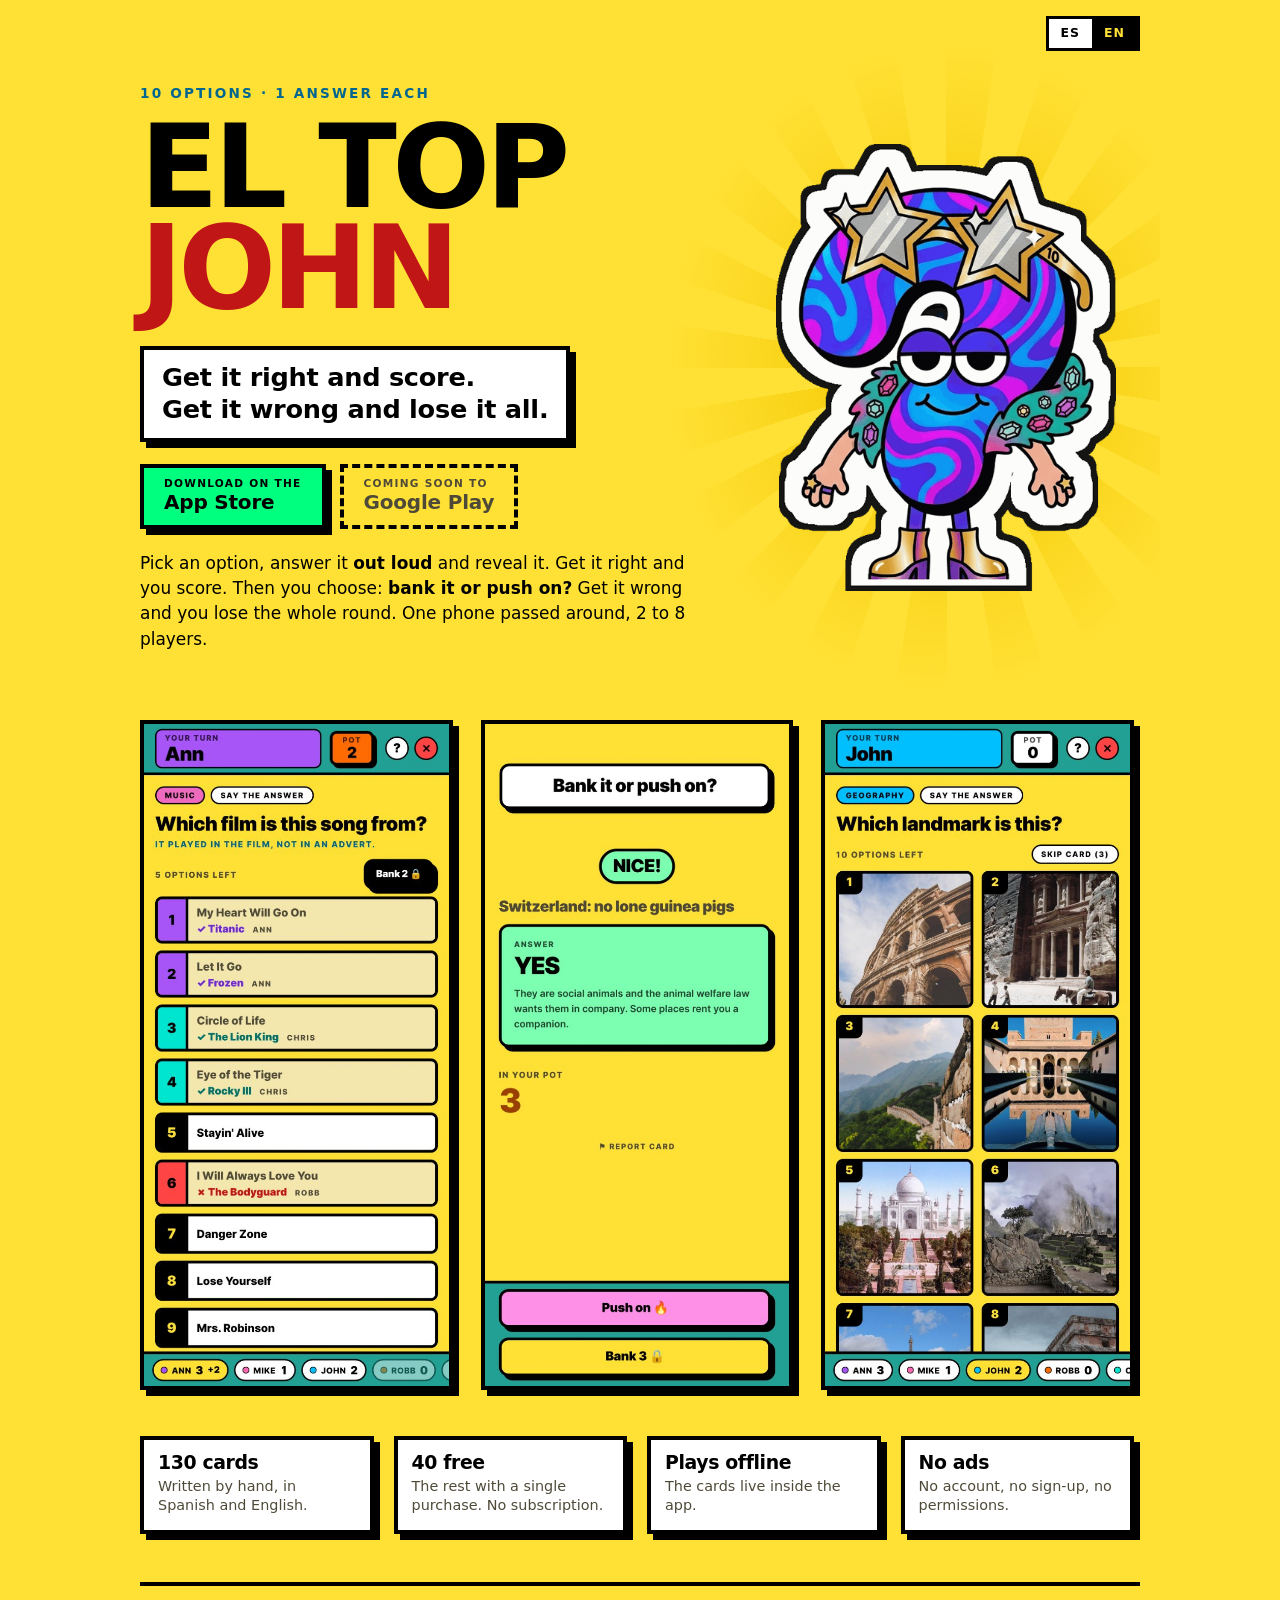
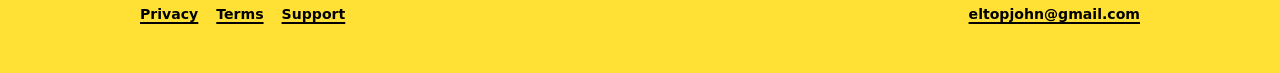
==== index.html @ bf10485d "La página del enlace de «Compartir» Lo que manda el juego al compartir un resultado, en vez de la fi" ====
<!doctype html>
<html lang="es" data-lang="es">
<head>
<meta charset="utf-8">
<meta name="viewport" content="width=device-width, initial-scale=1">
<title data-es="EL TOP JOHN — juego de preguntas para grupos" data-en="EL TOP JOHN — a party quiz game">EL TOP JOHN — juego de preguntas para grupos</title>
<meta name="description" content="Cartas de 10 opciones, un solo móvil y un bote que se pierde entero si fallas. Para iPhone y Android, en español e inglés, sin anuncios y sin cuenta.">

<!-- Antes que nada: en un móvil con tienda, esto salta sin llegar a pintar. -->
<script src="assets/go.js"></script>

<!-- Lo que lee WhatsApp para la vista previa. No ejecuta JavaScript, así que
     el idioma de aquí es fijo: esta página da la vista en español y `en/` la
     da en inglés. La imagen tiene que ir con la dirección entera. -->
<meta property="og:type" content="website">
<meta property="og:site_name" content="EL TOP JOHN">
<meta property="og:locale" content="es_ES">
<meta property="og:title" content="EL TOP JOHN — 10 opciones, 1 respuesta cada una">
<meta property="og:description" content="Aciertas y sumas. Fallas y lo pierdes todo. Un juego de preguntas para la mesa, con un solo móvil.">
<meta property="og:url" content="https://eltopjohn.github.io/">
<meta property="og:image" content="https://eltopjohn.github.io/assets/og-es.jpg">
<meta property="og:image:width" content="1200">
<meta property="og:image:height" content="630">
<meta name="twitter:card" content="summary_large_image">
<link rel="canonical" href="https://eltopjohn.github.io/">

<meta name="theme-color" content="#FFE135">
<meta name="apple-itunes-app" content="app-id=6809137317">
<link rel="icon" href="assets/favicon.png">
<link rel="apple-touch-icon" href="assets/icon-180.png">
<link rel="stylesheet" href="assets/styles.css">
</head>
<body>
<div class="page">

  <header class="top">
    <div class="langs">
      <button type="button" data-set-lang="es" aria-pressed="true">ES</button>
      <button type="button" data-set-lang="en" aria-pressed="false">EN</button>
    </div>
  </header>

  <main>
    <div class="hero">
      <p class="eyebrow"><span lang="es">10 opciones · 1 respuesta cada una</span><span lang="en">10 options · 1 answer each</span></p>

      <div class="title">
        <h1><span>EL TOP</span><span class="john">JOHN</span></h1>
      </div>

      <div class="art"><img src="assets/mascota.png" alt="" width="456" height="600"></div>

      <div class="rest">
        <p class="claim" lang="es"><span>Aciertas y sumas.</span><span>Fallas y lo pierdes todo.</span></p>
        <p class="claim" lang="en"><span>Get it right and score.</span><span>Get it wrong and lose it all.</span></p>

        <!-- El `live` de go.js manda sobre lo que pone aquí: con JavaScript, el
             botón de una tienda sin publicar pierde el enlace y dice «muy pronto». -->
        <div class="stores">
          <a class="store" data-store="ios" href="https://apps.apple.com/app/id6809137317">
            <small>
              <span class="when-live"><span lang="es">Descárgalo en</span><span lang="en">Download on the</span></span>
              <span class="when-soon"><span lang="es">Muy pronto en</span><span lang="en">Coming soon to</span></span>
            </small>
            App Store
          </a>
          <a class="store soon" data-store="android">
            <small>
              <span class="when-live"><span lang="es">Disponible en</span><span lang="en">Get it on</span></span>
              <span class="when-soon"><span lang="es">Muy pronto en</span><span lang="en">Coming soon to</span></span>
            </small>
            Google Play
          </a>
        </div>

        <p class="note" lang="es">La versión de Android llega muy pronto. Mientras tanto no te quedas fuera: se juega con un solo móvil, y basta con que alguien de la mesa tenga iPhone.</p>
        <p class="note" lang="en">The Android version is coming very soon. You're not left out meanwhile: it's played on a single phone, so one iPhone at the table is enough.</p>

        <p class="pitch" lang="es">Elige una opción, respóndela <strong>en voz alta</strong> y destápala. Si aciertas, sumas. Y decides: <strong>¿te plantas o sigues?</strong> Si fallas, pierdes todo lo de la ronda. Un solo móvil que se va pasando, de 2 a 8 jugadores.</p>
        <p class="pitch" lang="en">Pick an option, answer it <strong>out loud</strong> and reveal it. Get it right and you score. Then you choose: <strong>bank it or push on?</strong> Get it wrong and you lose the whole round. One phone passed around, 2 to 8 players.</p>
      </div>
    </div>

    <ul class="shots">
      <li>
        <img lang="es" src="assets/shot-es-1.jpg" alt="El tablero a media carta: cuatro opciones acertadas, una fallada y un bote de 2 en juego." width="600" height="1304">
        <img lang="en" src="assets/shot-en-1.jpg" alt="The board halfway through a card: four options right, one wrong and a pot of 2 at stake." width="600" height="1304">
      </li>
      <li>
        <img lang="es" src="assets/shot-es-2.jpg" alt="¿Te plantas o sigues? Una opción recién acertada, con los botones de plantarse o seguir tirando." width="600" height="1304" loading="lazy">
        <img lang="en" src="assets/shot-en-2.jpg" alt="Bank it or push on? An option just answered right, with the buttons to bank it or keep going." width="600" height="1304" loading="lazy">
      </li>
      <li>
        <img lang="es" src="assets/shot-es-3.jpg" alt="Una carta con fotos: diez monumentos que hay que nombrar." width="600" height="1304" loading="lazy">
        <img lang="en" src="assets/shot-en-3.jpg" alt="A photo card: ten monuments to name." width="600" height="1304" loading="lazy">
      </li>
    </ul>

    <ul class="facts">
      <li lang="es"><strong>130 cartas</strong>Escritas a mano, en español y en inglés.</li>
      <li lang="en"><strong>130 cards</strong>Written by hand, in Spanish and English.</li>
      <li lang="es"><strong>40 gratis</strong>El resto, con una compra única. Sin suscripción.</li>
      <li lang="en"><strong>40 free</strong>The rest with a single purchase. No subscription.</li>
      <li lang="es"><strong>Sin conexión</strong>Las cartas van dentro de la app.</li>
      <li lang="en"><strong>Plays offline</strong>The cards live inside the app.</li>
      <li lang="es"><strong>Sin anuncios</strong>Ni cuenta, ni registro, ni permisos.</li>
      <li lang="en"><strong>No ads</strong>No account, no sign-up, no permissions.</li>
    </ul>
  </main>

  <footer class="foot">
    <a href="https://carcanye.github.io/eltopjohn-privacy/privacidad.html"><span lang="es">Privacidad</span><span lang="en">Privacy</span></a>
    <a href="https://carcanye.github.io/eltopjohn-privacy/terminos.html"><span lang="es">Términos</span><span lang="en">Terms</span></a>
    <a href="https://carcanye.github.io/eltopjohn-privacy/soporte.html"><span lang="es">Soporte</span><span lang="en">Support</span></a>
    <a class="mail" href="mailto:eltopjohn@gmail.com">eltopjohn@gmail.com</a>
  </footer>

</div>
</body>
</html>
---- assets/styles.css ----
/* EL TOP JOHN — la página del enlace de «Compartir». La paleta es la del tema
   «neón» del juego (`neonv2` en `src/theme/colors.ts`), que es el de fábrica y
   el de la ficha de las tiendas: fondo amarillo, tinta negra, esquina a
   escuadra y sombra dura desplazada. Sin fuentes de fuera: la del sistema, como
   la app, y así un toque desde WhatsApp no espera a nadie. */

:root {
  --bg: #FFE135;
  --ray: #F7CE0E;
  --ink: #000000;
  --muted: #4F4A38;
  --surface: #FFFFFF;
  --go: #00FF7F;
  --red-ink: #C11616;
  --blue-ink: #00668F;
  --drawer: #23A094;

  --line: 4px;
  --drop: 6px;
}

* { box-sizing: border-box; }

html { -webkit-text-size-adjust: 100%; }

body {
  margin: 0;
  background: var(--bg);
  color: var(--ink);
  font-family: system-ui, -apple-system, "Segoe UI", Roboto, "Helvetica Neue", Arial, sans-serif;
  font-size: 17px;
  line-height: 1.5;
  -webkit-font-smoothing: antialiased;
}

/* `clip` y no `hidden`: los rayos de la mascota se salen de su columna a
   propósito, y no tienen que dar scroll a lo ancho. */
.page { max-width: 1040px; margin: 0 auto; padding: 0 20px 48px; overflow-x: hidden; overflow-x: clip; }

a { color: inherit; text-underline-offset: 3px; text-decoration-thickness: 2px; }
a:focus-visible, button:focus-visible { outline: 3px solid var(--blue-ink); outline-offset: 3px; }

/* Idioma: la página lleva las dos versiones y se enseña una. */
html[data-lang="es"] [lang="en"] { display: none !important; }
html[data-lang="en"] [lang="es"] { display: none !important; }

/* ---------- Barra de arriba ---------- */

.top { display: flex; justify-content: flex-end; padding: 16px 0 4px; }

.langs { display: flex; border: 3px solid var(--ink); background: var(--surface); }
.langs button {
  font: inherit;
  font-size: 0.78rem;
  font-weight: 800;
  letter-spacing: 0.08em;
  padding: 5px 12px;
  border: 0;
  background: transparent;
  color: var(--ink);
  cursor: pointer;
}
.langs button[aria-pressed="true"] { background: var(--ink); color: var(--bg); }

/* ---------- Portada ---------- */

.hero {
  display: grid;
  grid-template-columns: minmax(0, 1fr) auto;
  grid-template-areas: "eyebrow eyebrow" "title art" "rest rest";
  align-items: center;
  gap: 20px 8px;
  padding: 12px 0 8px;
}
.eyebrow { grid-area: eyebrow; }
.title { grid-area: title; }
.art { grid-area: art; }
.rest { grid-area: rest; display: grid; gap: 22px; justify-items: start; }

.eyebrow {
  margin: 0 0 -8px;
  font-size: 0.7rem;
  font-weight: 800;
  letter-spacing: 0.14em;
  text-transform: uppercase;
  color: var(--blue-ink);
}

h1 {
  margin: 0;
  font-size: clamp(2.9rem, 15.5vw, 7.2rem);
  font-weight: 900;
  line-height: 0.88;
  letter-spacing: -0.04em;
}
h1 span { display: block; white-space: nowrap; }
h1 .john { color: var(--red-ink); }

/* Los rayos del icono, solo detrás de la mascota: el texto se queda sobre el
   amarillo liso, que es contra el que están medidas las tintas. */
.art { position: relative; display: grid; place-items: center; }
.art::before {
  content: "";
  position: absolute;
  inset: -22%;
  background: repeating-conic-gradient(var(--ray) 0 9deg, transparent 9deg 18deg);
  -webkit-mask-image: radial-gradient(closest-side, #000 35%, transparent 100%);
          mask-image: radial-gradient(closest-side, #000 35%, transparent 100%);
}
.art img { position: relative; display: block; width: min(28vw, 150px); height: auto; }

.claim {
  margin: 0;
  background: var(--surface);
  border: var(--line) solid var(--ink);
  box-shadow: var(--drop) var(--drop) 0 var(--ink);
  padding: 12px 18px;
  font-size: clamp(1.15rem, 4.6vw, 1.6rem);
  font-weight: 800;
  line-height: 1.25;
  letter-spacing: -0.01em;
}
.claim span { display: block; }

.pitch { margin: 0; max-width: 34em; font-size: 1.06rem; }
.pitch strong { font-weight: 800; }

.stores { display: flex; flex-wrap: wrap; gap: 14px; }
.store {
  display: inline-flex;
  flex-direction: column;
  min-width: 168px;
  background: var(--go);
  color: var(--ink);
  border: var(--line) solid var(--ink);
  box-shadow: var(--drop) var(--drop) 0 var(--ink);
  padding: 9px 20px 11px;
  text-decoration: none;
  font-size: 1.25rem;
  font-weight: 900;
  letter-spacing: -0.01em;
  line-height: 1.2;
}
.store small { font-size: 0.66rem; font-weight: 800; letter-spacing: 0.12em; text-transform: uppercase; }
a.store[href]:active { transform: translate(var(--drop), var(--drop)); box-shadow: none; }

/* El mismo botón dice «descárgalo» o «muy pronto» según lo que mande go.js. */
.store.soon { background: transparent; border-style: dashed; box-shadow: none; color: var(--muted); }
.store .when-soon, .store.soon .when-live { display: none; }
.store.soon .when-soon { display: inline; }

/* Solo para quien llega desde un Android mientras Play no esté publicado. */
.note { display: none; margin: 0; max-width: 34em; border-left: var(--line) solid var(--ink); padding-left: 14px; font-weight: 600; }
html[data-os="android"]:not([data-live-android]) .note { display: block; }

@media (min-width: 820px) {
  .hero { grid-template-columns: minmax(0, 1.2fr) minmax(0, 0.8fr); grid-template-areas: "eyebrow art" "title art" "rest art"; gap: 26px 32px; padding: 28px 0 24px; }
  .eyebrow { margin-bottom: -12px; font-size: 0.85rem; letter-spacing: 0.16em; }
  .rest { align-self: start; }
  .art img { width: min(30vw, 340px); }
}

/* ---------- Capturas ---------- */

.shots {
  display: grid;
  grid-auto-flow: column;
  grid-auto-columns: 62%;
  gap: 16px;
  margin: 36px -20px 0;
  padding: 0 26px 10px 20px;
  list-style: none;
  overflow-x: auto;
  scroll-snap-type: x mandatory;
  scrollbar-width: none;
}
.shots::-webkit-scrollbar { display: none; }
.shots li { scroll-snap-align: center; }
.shots img {
  display: block;
  width: 100%;
  height: auto;
  background: var(--surface);
  border: var(--line) solid var(--ink);
  box-shadow: var(--drop) var(--drop) 0 var(--ink);
}

@media (min-width: 700px) {
  .shots { grid-auto-flow: row; grid-template-columns: repeat(3, minmax(0, 1fr)); gap: 28px; margin: 44px 0 0; padding: 0 var(--drop) var(--drop) 0; overflow: visible; }
}

/* ---------- Lo que trae ---------- */

.facts { display: grid; grid-template-columns: repeat(2, minmax(0, 1fr)); gap: 14px; margin: 40px 0 0; padding: 0 var(--drop) 0 0; list-style: none; }
.facts li { background: var(--surface); border: var(--line) solid var(--ink); box-shadow: var(--drop) var(--drop) 0 var(--ink); padding: 12px 14px 14px; font-size: 0.9rem; line-height: 1.35; color: var(--muted); }
.facts strong { display: block; margin-bottom: 3px; color: var(--ink); font-size: 1.05rem; font-weight: 900; letter-spacing: -0.02em; line-height: 1.15; }

@media (min-width: 820px) {
  .facts { grid-template-columns: repeat(4, minmax(0, 1fr)); gap: 20px; }
  .facts strong { font-size: 1.18rem; }
}

/* ---------- Pie ---------- */

.foot { display: flex; flex-wrap: wrap; gap: 8px 18px; margin-top: 48px; padding-top: 18px; border-top: var(--line) solid var(--ink); font-size: 0.88rem; font-weight: 600; }
.foot .mail { margin-left: auto; }
@media (max-width: 520px) { .foot .mail { margin-left: 0; } }
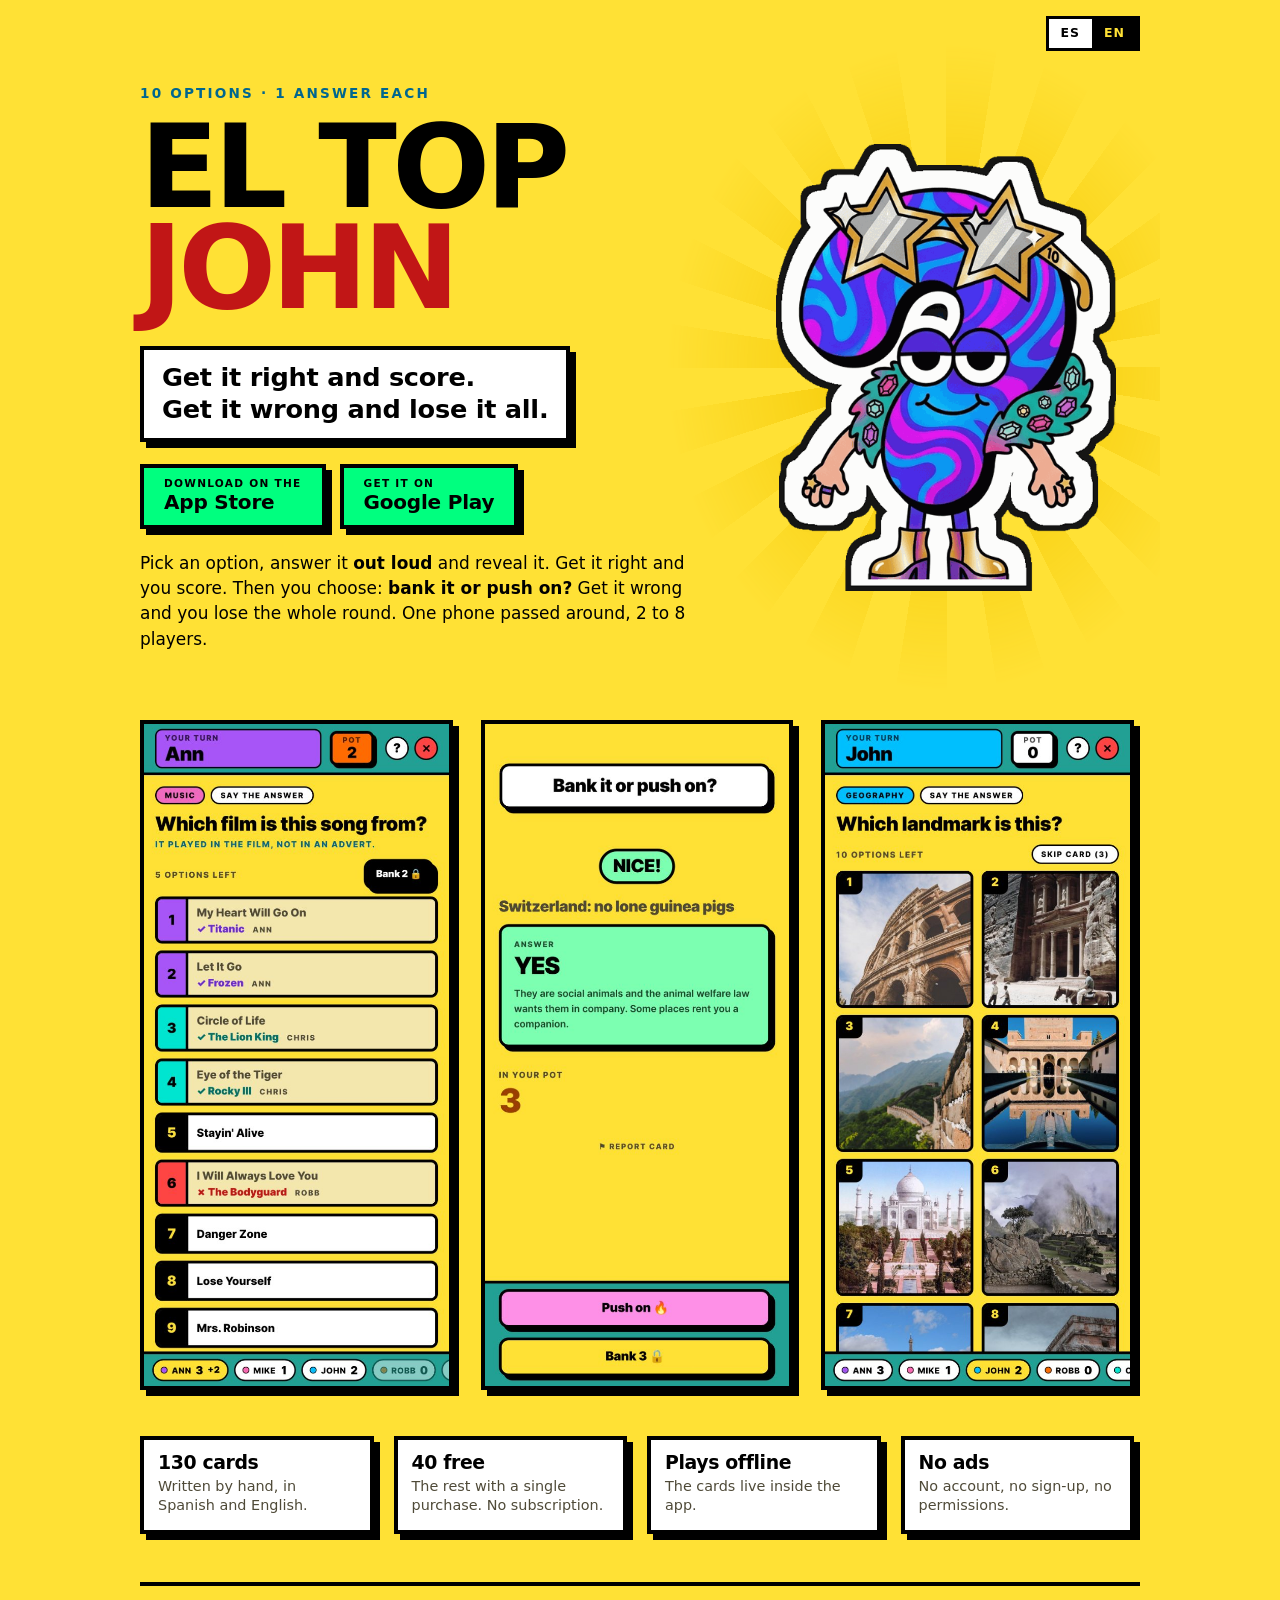
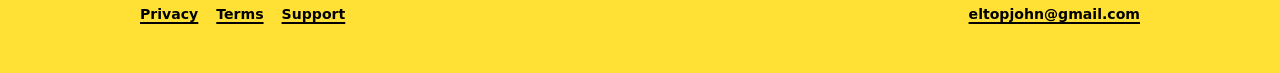
==== commit fea768fe: "Android, publicado: el salto a Google Play se enciende La ficha de Google Play ya es pública, así qu" ====
--- a/index.html
+++ b/index.html
@@ -64,7 +64,7 @@
             </small>
             App Store
           </a>
-          <a class="store soon" data-store="android">
+          <a class="store" data-store="android" href="https://play.google.com/store/apps/details?id=com.gestiamigos.eltopjohn">
             <small>
               <span class="when-live"><span lang="es">Disponible en</span><span lang="en">Get it on</span></span>
               <span class="when-soon"><span lang="es">Muy pronto en</span><span lang="en">Coming soon to</span></span>
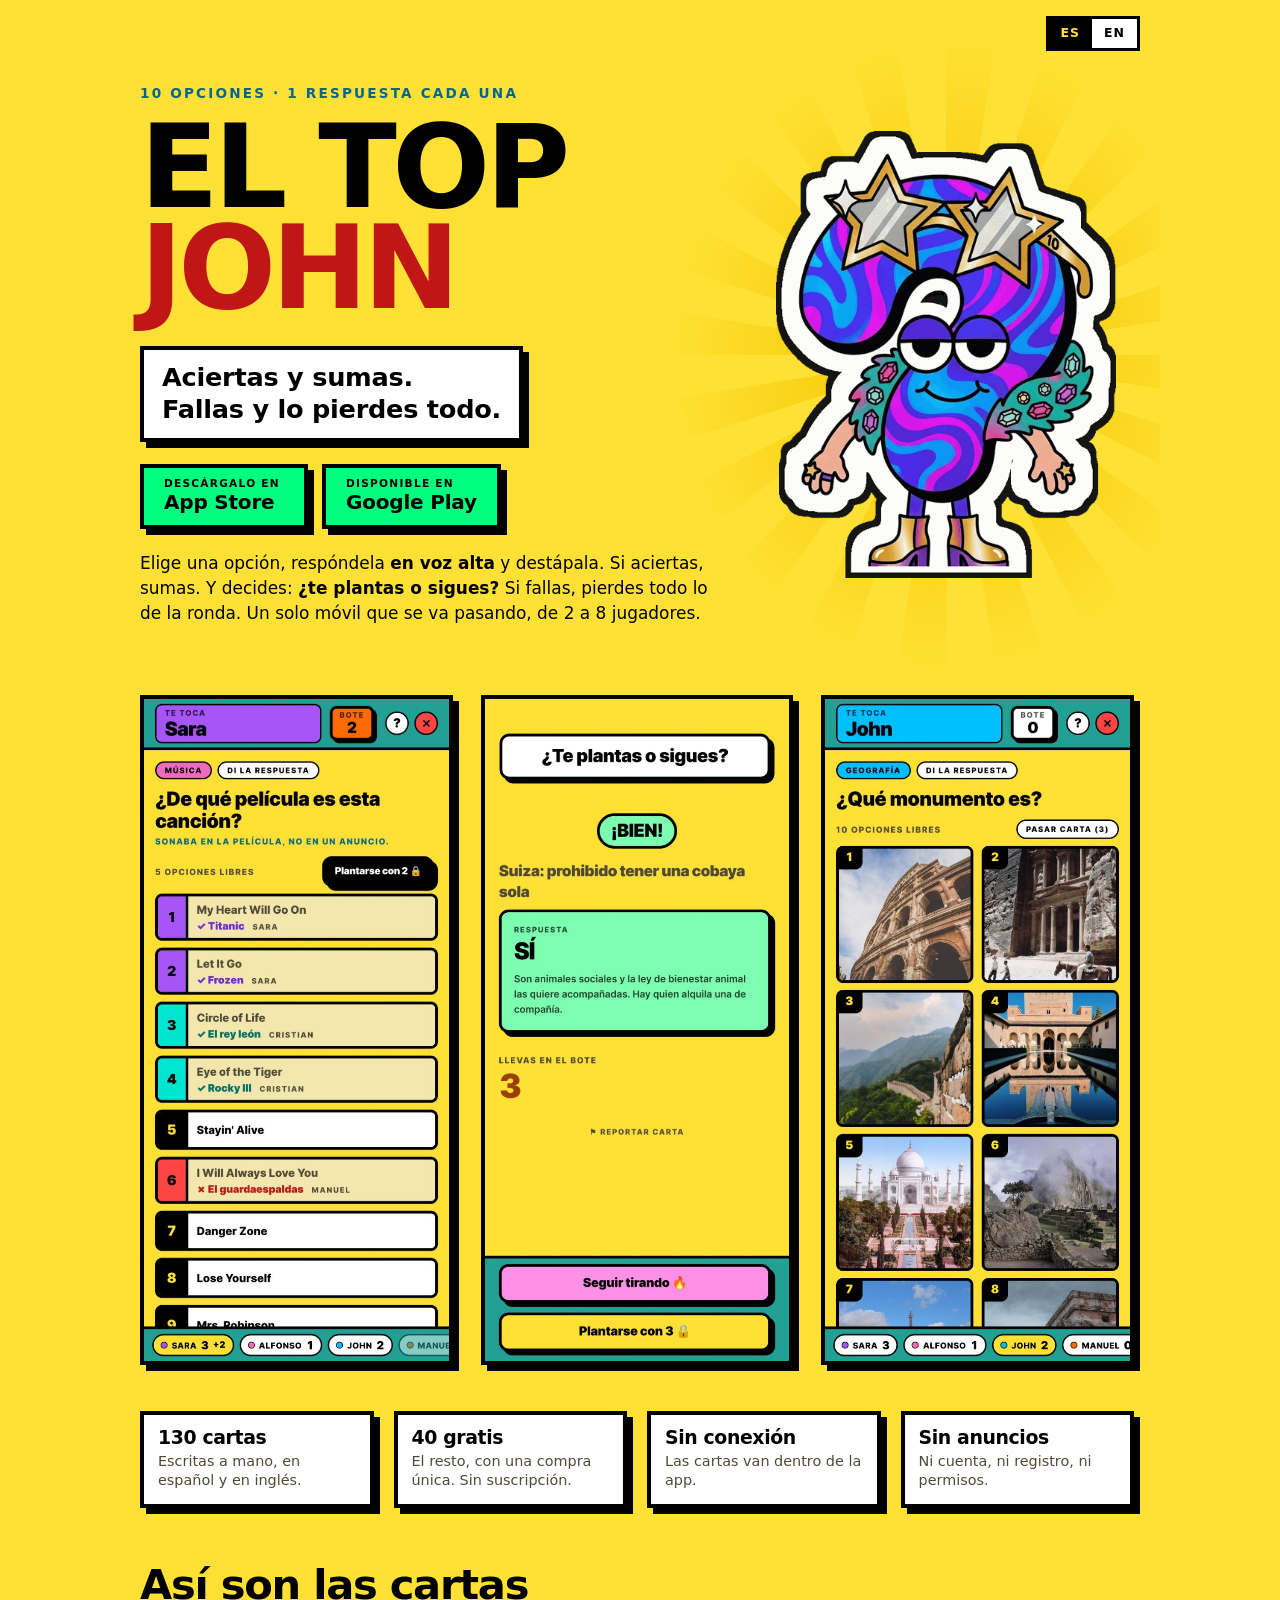
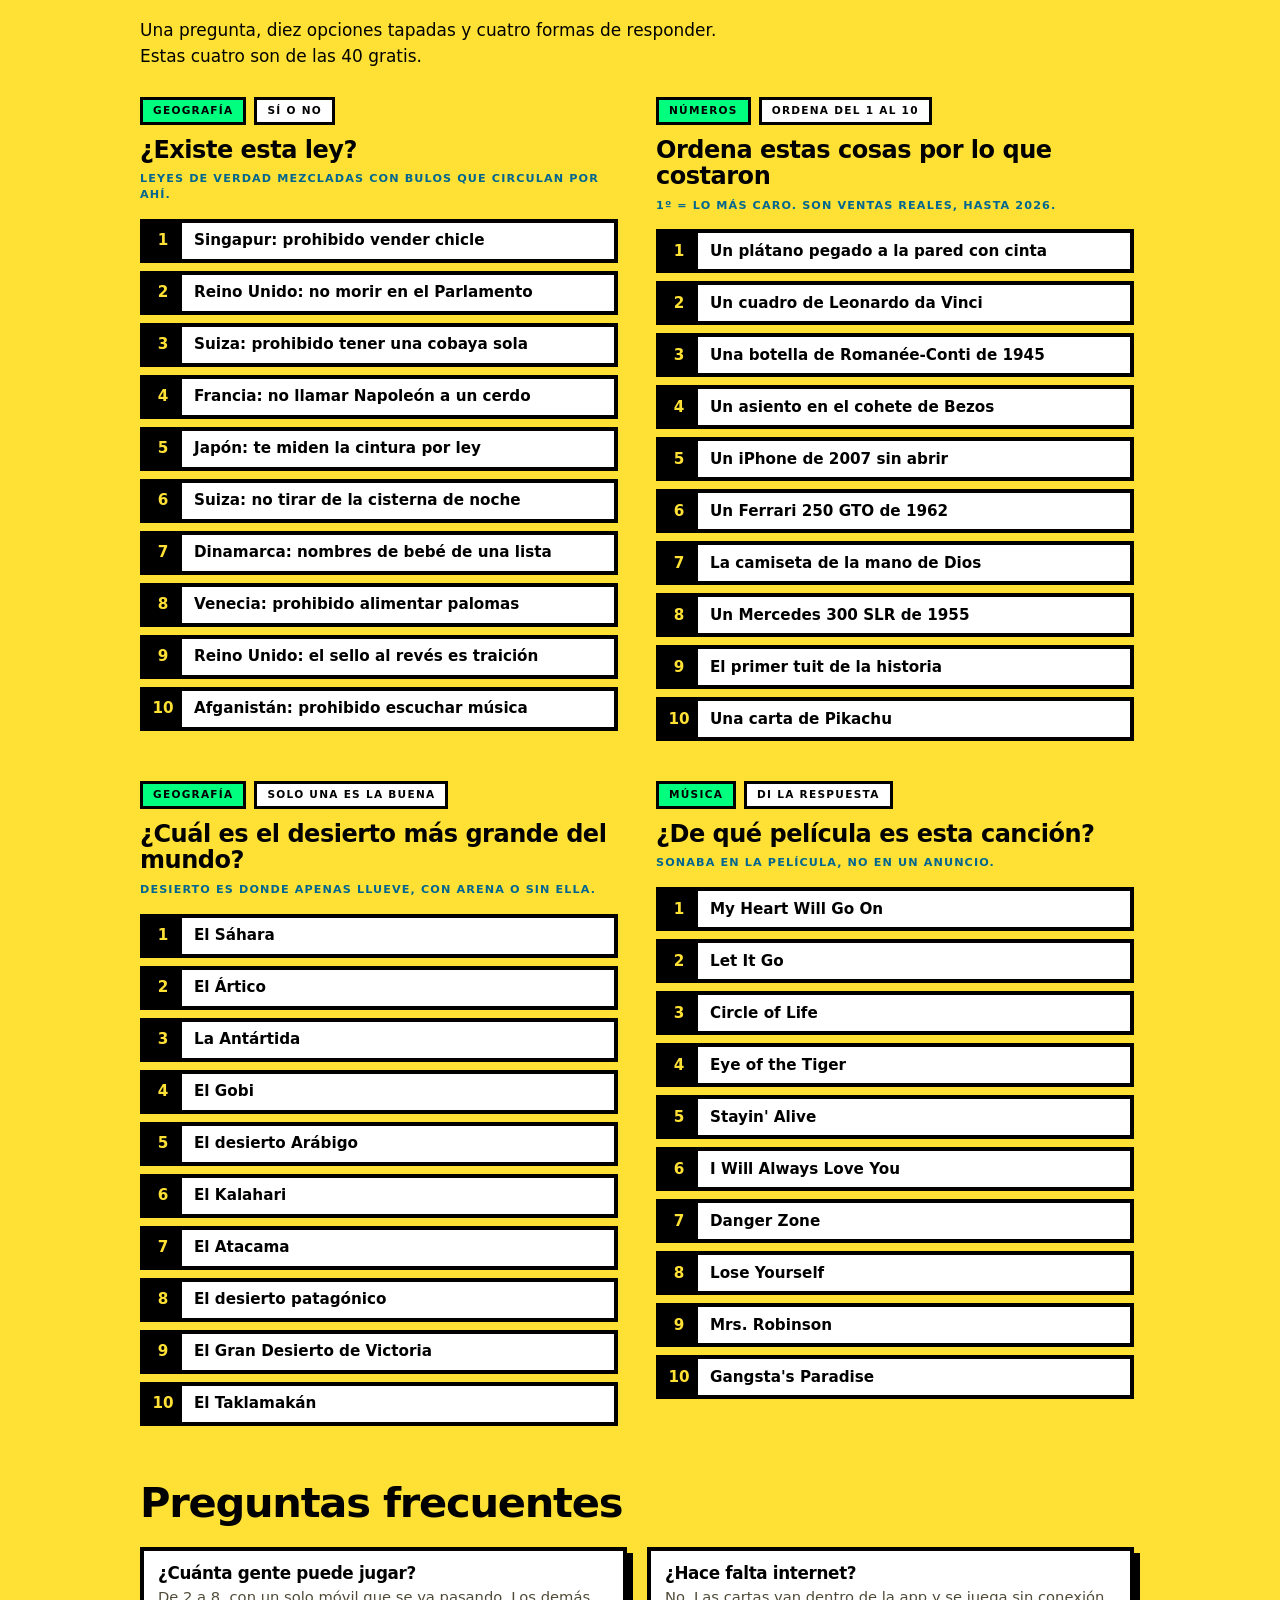
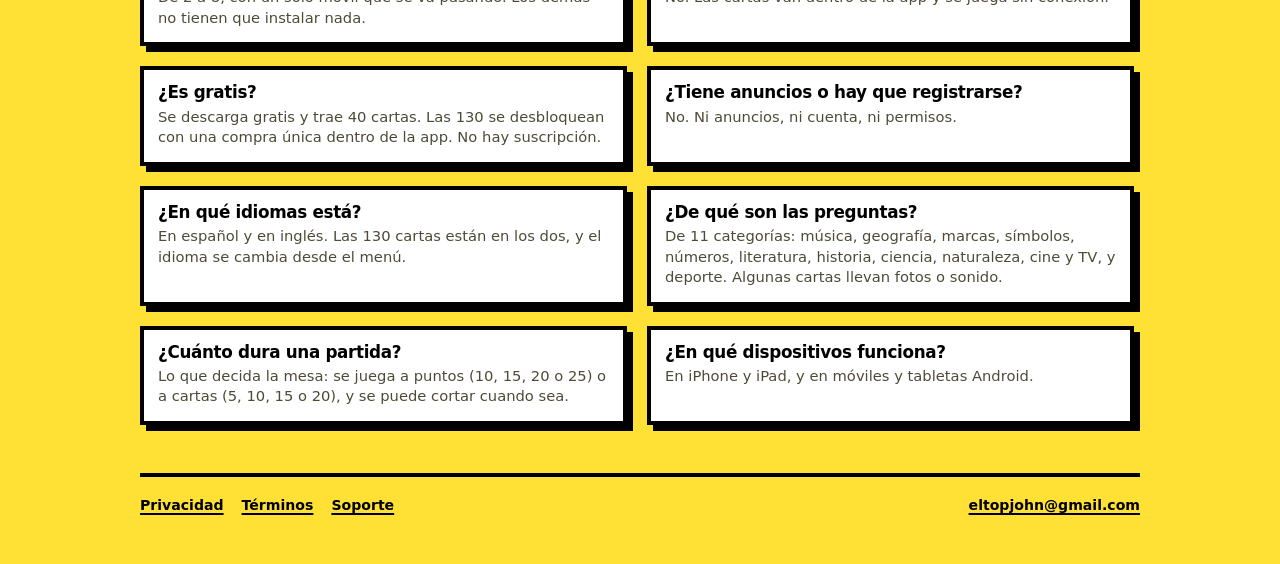
==== commit fe1e0f64: "La página se puede leer sin ejecutar nada, y los robots ya no saltan Googlebot y Bingbot leen la pág" ====
--- a/index.html
+++ b/index.html
@@ -1,17 +1,14 @@
 <!doctype html>
-<html lang="es" data-lang="es">
+<!-- Generado por tools/paginas.js desde tools/pagina.html. No editar aquí. -->
+<html lang="es">
 <head>
 <meta charset="utf-8">
 <meta name="viewport" content="width=device-width, initial-scale=1">
-<title data-es="EL TOP JOHN — juego de preguntas para grupos" data-en="EL TOP JOHN — a party quiz game">EL TOP JOHN — juego de preguntas para grupos</title>
+<title>EL TOP JOHN — juego de preguntas para grupos</title>
 <meta name="description" content="Cartas de 10 opciones, un solo móvil y un bote que se pierde entero si fallas. Para iPhone y Android, en español e inglés, sin anuncios y sin cuenta.">
 
-<!-- Antes que nada: en un móvil con tienda, esto salta sin llegar a pintar. -->
-<script src="assets/go.js"></script>
-
-<!-- Lo que lee WhatsApp para la vista previa. No ejecuta JavaScript, así que
-     el idioma de aquí es fijo: esta página da la vista en español y `en/` la
-     da en inglés. La imagen tiene que ir con la dirección entera. -->
+<script src="./assets/go.js"></script>
+
 <meta property="og:type" content="website">
 <meta property="og:site_name" content="EL TOP JOHN">
 <meta property="og:locale" content="es_ES">
@@ -22,96 +19,225 @@
 <meta property="og:image:width" content="1200">
 <meta property="og:image:height" content="630">
 <meta name="twitter:card" content="summary_large_image">
+
 <link rel="canonical" href="https://eltopjohn.github.io/">
+<link rel="alternate" hreflang="es" href="https://eltopjohn.github.io/">
+<link rel="alternate" hreflang="en" href="https://eltopjohn.github.io/en/">
+<link rel="alternate" hreflang="x-default" href="https://eltopjohn.github.io/en/">
+
+<script type="application/ld+json">
+{
+  "@context": "https://schema.org",
+  "@type": ["VideoGame", "MobileApplication"],
+  "name": "EL TOP JOHN",
+  "url": "https://eltopjohn.github.io/",
+  "image": "https://eltopjohn.github.io/assets/og-es.jpg",
+  "description": "Juego de preguntas para grupos de 2 a 8 personas con un solo móvil que se va pasando. Cada carta tiene 10 opciones: si aciertas, sumas al bote y decides si te plantas o sigues; si fallas, lo pierdes entero. 130 cartas en 11 categorías, en español e inglés. Se juega sin conexión, sin anuncios y sin cuenta.",
+  "inLanguage": ["es", "en"],
+  "genre": ["Trivia", "Juego de preguntas", "Juego para grupos"],
+  "applicationCategory": "GameApplication",
+  "operatingSystem": "iOS, Android",
+  "gamePlatform": ["iOS", "Android"],
+  "playMode": "https://schema.org/MultiPlayer",
+  "numberOfPlayers": { "@type": "QuantitativeValue", "minValue": 2, "maxValue": 8 },
+  "offers": {
+    "@type": "Offer",
+    "price": "0",
+    "priceCurrency": "EUR",
+    "description": "Gratis con 40 cartas. Las 130 se desbloquean con una compra única, sin suscripción."
+  },
+  "installUrl": [
+    "https://apps.apple.com/app/id6809137317",
+    "https://play.google.com/store/apps/details?id=com.gestiamigos.eltopjohn"
+  ]
+}
+</script>
 
 <meta name="theme-color" content="#FFE135">
 <meta name="apple-itunes-app" content="app-id=6809137317">
-<link rel="icon" href="assets/favicon.png">
-<link rel="apple-touch-icon" href="assets/icon-180.png">
-<link rel="stylesheet" href="assets/styles.css">
+<link rel="icon" href="./assets/favicon.png">
+<link rel="apple-touch-icon" href="./assets/icon-180.png">
+<link rel="stylesheet" href="./assets/styles.css">
 </head>
 <body>
 <div class="page">
 
   <header class="top">
-    <div class="langs">
-      <button type="button" data-set-lang="es" aria-pressed="true">ES</button>
-      <button type="button" data-set-lang="en" aria-pressed="false">EN</button>
-    </div>
+    <nav class="langs" aria-label="Idioma">
+      <a href="./" hreflang="es" data-set-lang="es" aria-current="page">ES</a>
+      <a href="./en/" hreflang="en" data-set-lang="en">EN</a>
+    </nav>
   </header>
 
   <main>
     <div class="hero">
-      <p class="eyebrow"><span lang="es">10 opciones · 1 respuesta cada una</span><span lang="en">10 options · 1 answer each</span></p>
+      <p class="eyebrow">10 opciones · 1 respuesta cada una</p>
 
       <div class="title">
         <h1><span>EL TOP</span><span class="john">JOHN</span></h1>
       </div>
 
-      <div class="art"><img src="assets/mascota.png" alt="" width="456" height="600"></div>
+      <div class="art"><img src="./assets/mascota.png" alt="" width="456" height="600"></div>
 
       <div class="rest">
-        <p class="claim" lang="es"><span>Aciertas y sumas.</span><span>Fallas y lo pierdes todo.</span></p>
-        <p class="claim" lang="en"><span>Get it right and score.</span><span>Get it wrong and lose it all.</span></p>
-
-        <!-- El `live` de go.js manda sobre lo que pone aquí: con JavaScript, el
-             botón de una tienda sin publicar pierde el enlace y dice «muy pronto». -->
+        <p class="claim"><span>Aciertas y sumas.</span><span>Fallas y lo pierdes todo.</span></p>
+
         <div class="stores">
           <a class="store" data-store="ios" href="https://apps.apple.com/app/id6809137317">
-            <small>
-              <span class="when-live"><span lang="es">Descárgalo en</span><span lang="en">Download on the</span></span>
-              <span class="when-soon"><span lang="es">Muy pronto en</span><span lang="en">Coming soon to</span></span>
-            </small>
+            <small>Descárgalo en</small>
             App Store
           </a>
           <a class="store" data-store="android" href="https://play.google.com/store/apps/details?id=com.gestiamigos.eltopjohn">
-            <small>
-              <span class="when-live"><span lang="es">Disponible en</span><span lang="en">Get it on</span></span>
-              <span class="when-soon"><span lang="es">Muy pronto en</span><span lang="en">Coming soon to</span></span>
-            </small>
+            <small>Disponible en</small>
             Google Play
           </a>
         </div>
 
-        <p class="note" lang="es">La versión de Android llega muy pronto. Mientras tanto no te quedas fuera: se juega con un solo móvil, y basta con que alguien de la mesa tenga iPhone.</p>
-        <p class="note" lang="en">The Android version is coming very soon. You're not left out meanwhile: it's played on a single phone, so one iPhone at the table is enough.</p>
-
-        <p class="pitch" lang="es">Elige una opción, respóndela <strong>en voz alta</strong> y destápala. Si aciertas, sumas. Y decides: <strong>¿te plantas o sigues?</strong> Si fallas, pierdes todo lo de la ronda. Un solo móvil que se va pasando, de 2 a 8 jugadores.</p>
-        <p class="pitch" lang="en">Pick an option, answer it <strong>out loud</strong> and reveal it. Get it right and you score. Then you choose: <strong>bank it or push on?</strong> Get it wrong and you lose the whole round. One phone passed around, 2 to 8 players.</p>
+        <p class="pitch">Elige una opción, respóndela <strong>en voz alta</strong> y destápala. Si aciertas, sumas. Y decides: <strong>¿te plantas o sigues?</strong> Si fallas, pierdes todo lo de la ronda. Un solo móvil que se va pasando, de 2 a 8 jugadores.</p>
       </div>
     </div>
 
     <ul class="shots">
       <li>
-        <img lang="es" src="assets/shot-es-1.jpg" alt="El tablero a media carta: cuatro opciones acertadas, una fallada y un bote de 2 en juego." width="600" height="1304">
-        <img lang="en" src="assets/shot-en-1.jpg" alt="The board halfway through a card: four options right, one wrong and a pot of 2 at stake." width="600" height="1304">
+        <img src="./assets/shot-es-1.jpg" alt="El tablero a media carta: cuatro opciones acertadas, una fallada y un bote de 2 en juego." width="600" height="1304">
       </li>
       <li>
-        <img lang="es" src="assets/shot-es-2.jpg" alt="¿Te plantas o sigues? Una opción recién acertada, con los botones de plantarse o seguir tirando." width="600" height="1304" loading="lazy">
-        <img lang="en" src="assets/shot-en-2.jpg" alt="Bank it or push on? An option just answered right, with the buttons to bank it or keep going." width="600" height="1304" loading="lazy">
+        <img src="./assets/shot-es-2.jpg" alt="¿Te plantas o sigues? Una opción recién acertada, con los botones de plantarse o seguir tirando." width="600" height="1304" loading="lazy">
       </li>
       <li>
-        <img lang="es" src="assets/shot-es-3.jpg" alt="Una carta con fotos: diez monumentos que hay que nombrar." width="600" height="1304" loading="lazy">
-        <img lang="en" src="assets/shot-en-3.jpg" alt="A photo card: ten monuments to name." width="600" height="1304" loading="lazy">
+        <img src="./assets/shot-es-3.jpg" alt="Una carta con fotos: diez monumentos que hay que nombrar." width="600" height="1304" loading="lazy">
       </li>
     </ul>
 
     <ul class="facts">
-      <li lang="es"><strong>130 cartas</strong>Escritas a mano, en español y en inglés.</li>
-      <li lang="en"><strong>130 cards</strong>Written by hand, in Spanish and English.</li>
-      <li lang="es"><strong>40 gratis</strong>El resto, con una compra única. Sin suscripción.</li>
-      <li lang="en"><strong>40 free</strong>The rest with a single purchase. No subscription.</li>
-      <li lang="es"><strong>Sin conexión</strong>Las cartas van dentro de la app.</li>
-      <li lang="en"><strong>Plays offline</strong>The cards live inside the app.</li>
-      <li lang="es"><strong>Sin anuncios</strong>Ni cuenta, ni registro, ni permisos.</li>
-      <li lang="en"><strong>No ads</strong>No account, no sign-up, no permissions.</li>
+      <li><strong>130 cartas</strong>Escritas a mano, en español y en inglés.</li>
+      <li><strong>40 gratis</strong>El resto, con una compra única. Sin suscripción.</li>
+      <li><strong>Sin conexión</strong>Las cartas van dentro de la app.</li>
+      <li><strong>Sin anuncios</strong>Ni cuenta, ni registro, ni permisos.</li>
     </ul>
+
+    <section class="cards" aria-labelledby="cartas">
+      <h2 id="cartas">Así son las cartas</h2>
+      <p class="lead">Una pregunta, diez opciones tapadas y cuatro formas de responder. Estas cuatro son de las 40 gratis.</p>
+
+      <ul class="deck">
+        <li class="card">
+          <p class="tag"><b>Geografía</b> <span>Sí o no</span></p>
+          <h3>¿Existe esta ley?</h3>
+          <p class="hint">Leyes de verdad mezcladas con bulos que circulan por ahí.</p>
+          <ul>
+            <li>Singapur: prohibido vender chicle</li>
+            <li>Reino Unido: no morir en el Parlamento</li>
+            <li>Suiza: prohibido tener una cobaya sola</li>
+            <li>Francia: no llamar Napoleón a un cerdo</li>
+            <li>Japón: te miden la cintura por ley</li>
+            <li>Suiza: no tirar de la cisterna de noche</li>
+            <li>Dinamarca: nombres de bebé de una lista</li>
+            <li>Venecia: prohibido alimentar palomas</li>
+            <li>Reino Unido: el sello al revés es traición</li>
+            <li>Afganistán: prohibido escuchar música</li>
+          </ul>
+        </li>
+
+        <li class="card">
+          <p class="tag"><b>Números</b> <span>Ordena del 1 al 10</span></p>
+          <h3>Ordena estas cosas por lo que costaron</h3>
+          <p class="hint">1º = lo más caro. Son ventas reales, hasta 2026.</p>
+          <ul>
+            <li>Un plátano pegado a la pared con cinta</li>
+            <li>Un cuadro de Leonardo da Vinci</li>
+            <li>Una botella de Romanée-Conti de 1945</li>
+            <li>Un asiento en el cohete de Bezos</li>
+            <li>Un iPhone de 2007 sin abrir</li>
+            <li>Un Ferrari 250 GTO de 1962</li>
+            <li>La camiseta de la mano de Dios</li>
+            <li>Un Mercedes 300 SLR de 1955</li>
+            <li>El primer tuit de la historia</li>
+            <li>Una carta de Pikachu</li>
+          </ul>
+        </li>
+
+        <li class="card">
+          <p class="tag"><b>Geografía</b> <span>Solo una es la buena</span></p>
+          <h3>¿Cuál es el desierto más grande del mundo?</h3>
+          <p class="hint">Desierto es donde apenas llueve, con arena o sin ella.</p>
+          <ul>
+            <li>El Sáhara</li>
+            <li>El Ártico</li>
+            <li>La Antártida</li>
+            <li>El Gobi</li>
+            <li>El desierto Arábigo</li>
+            <li>El Kalahari</li>
+            <li>El Atacama</li>
+            <li>El desierto patagónico</li>
+            <li>El Gran Desierto de Victoria</li>
+            <li>El Taklamakán</li>
+          </ul>
+        </li>
+
+        <li class="card">
+          <p class="tag"><b>Música</b> <span>Di la respuesta</span></p>
+          <h3>¿De qué película es esta canción?</h3>
+          <p class="hint">Sonaba en la película, no en un anuncio.</p>
+          <ul>
+            <li>My Heart Will Go On</li>
+            <li>Let It Go</li>
+            <li>Circle of Life</li>
+            <li>Eye of the Tiger</li>
+            <li>Stayin' Alive</li>
+            <li>I Will Always Love You</li>
+            <li>Danger Zone</li>
+            <li>Lose Yourself</li>
+            <li>Mrs. Robinson</li>
+            <li>Gangsta's Paradise</li>
+          </ul>
+        </li>
+      </ul>
+    </section>
+
+    <section class="faq" aria-labelledby="dudas">
+      <h2 id="dudas">Preguntas frecuentes</h2>
+      <dl>
+        <div>
+          <dt>¿Cuánta gente puede jugar?</dt>
+          <dd>De 2 a 8, con un solo móvil que se va pasando. Los demás no tienen que instalar nada.</dd>
+        </div>
+        <div>
+          <dt>¿Hace falta internet?</dt>
+          <dd>No. Las cartas van dentro de la app y se juega sin conexión.</dd>
+        </div>
+        <div>
+          <dt>¿Es gratis?</dt>
+          <dd>Se descarga gratis y trae 40 cartas. Las 130 se desbloquean con una compra única dentro de la app. No hay suscripción.</dd>
+        </div>
+        <div>
+          <dt>¿Tiene anuncios o hay que registrarse?</dt>
+          <dd>No. Ni anuncios, ni cuenta, ni permisos.</dd>
+        </div>
+        <div>
+          <dt>¿En qué idiomas está?</dt>
+          <dd>En español y en inglés. Las 130 cartas están en los dos, y el idioma se cambia desde el menú.</dd>
+        </div>
+        <div>
+          <dt>¿De qué son las preguntas?</dt>
+          <dd>De 11 categorías: música, geografía, marcas, símbolos, números, literatura, historia, ciencia, naturaleza, cine y TV, y deporte. Algunas cartas llevan fotos o sonido.</dd>
+        </div>
+        <div>
+          <dt>¿Cuánto dura una partida?</dt>
+          <dd>Lo que decida la mesa: se juega a puntos (10, 15, 20 o 25) o a cartas (5, 10, 15 o 20), y se puede cortar cuando sea.</dd>
+        </div>
+        <div>
+          <dt>¿En qué dispositivos funciona?</dt>
+          <dd>En iPhone y iPad, y en móviles y tabletas Android.</dd>
+        </div>
+      </dl>
+    </section>
   </main>
 
   <footer class="foot">
-    <a href="https://carcanye.github.io/eltopjohn-privacy/privacidad.html"><span lang="es">Privacidad</span><span lang="en">Privacy</span></a>
-    <a href="https://carcanye.github.io/eltopjohn-privacy/terminos.html"><span lang="es">Términos</span><span lang="en">Terms</span></a>
-    <a href="https://carcanye.github.io/eltopjohn-privacy/soporte.html"><span lang="es">Soporte</span><span lang="en">Support</span></a>
+    <a href="https://carcanye.github.io/eltopjohn-privacy/privacidad.html"><span>Privacidad</span></a>
+    <a href="https://carcanye.github.io/eltopjohn-privacy/terminos.html"><span>Términos</span></a>
+    <a href="https://carcanye.github.io/eltopjohn-privacy/soporte.html"><span>Soporte</span></a>
     <a class="mail" href="mailto:eltopjohn@gmail.com">eltopjohn@gmail.com</a>
   </footer>
 
--- a/assets/styles.css
+++ b/assets/styles.css
@@ -40,27 +40,21 @@
 a { color: inherit; text-underline-offset: 3px; text-decoration-thickness: 2px; }
 a:focus-visible, button:focus-visible { outline: 3px solid var(--blue-ink); outline-offset: 3px; }
 
-/* Idioma: la página lleva las dos versiones y se enseña una. */
-html[data-lang="es"] [lang="en"] { display: none !important; }
-html[data-lang="en"] [lang="es"] { display: none !important; }
-
 /* ---------- Barra de arriba ---------- */
 
 .top { display: flex; justify-content: flex-end; padding: 16px 0 4px; }
 
+/* Cada idioma es otra página (`/` y `/en/`), así que son enlaces. */
 .langs { display: flex; border: 3px solid var(--ink); background: var(--surface); }
-.langs button {
-  font: inherit;
+.langs a {
   font-size: 0.78rem;
   font-weight: 800;
   letter-spacing: 0.08em;
   padding: 5px 12px;
-  border: 0;
-  background: transparent;
   color: var(--ink);
-  cursor: pointer;
-}
-.langs button[aria-pressed="true"] { background: var(--ink); color: var(--bg); }
+  text-decoration: none;
+}
+.langs a[aria-current="page"] { background: var(--ink); color: var(--bg); }
 
 /* ---------- Portada ---------- */
 
@@ -144,14 +138,8 @@
 .store small { font-size: 0.66rem; font-weight: 800; letter-spacing: 0.12em; text-transform: uppercase; }
 a.store[href]:active { transform: translate(var(--drop), var(--drop)); box-shadow: none; }
 
-/* El mismo botón dice «descárgalo» o «muy pronto» según lo que mande go.js. */
+/* El de una tienda en la que la app no está: lo apaga go.js (`live`). */
 .store.soon { background: transparent; border-style: dashed; box-shadow: none; color: var(--muted); }
-.store .when-soon, .store.soon .when-live { display: none; }
-.store.soon .when-soon { display: inline; }
-
-/* Solo para quien llega desde un Android mientras Play no esté publicado. */
-.note { display: none; margin: 0; max-width: 34em; border-left: var(--line) solid var(--ink); padding-left: 14px; font-weight: 600; }
-html[data-os="android"]:not([data-live-android]) .note { display: block; }
 
 @media (min-width: 820px) {
   .hero { grid-template-columns: minmax(0, 1.2fr) minmax(0, 0.8fr); grid-template-areas: "eyebrow art" "title art" "rest art"; gap: 26px 32px; padding: 28px 0 24px; }
@@ -200,6 +188,80 @@
   .facts strong { font-size: 1.18rem; }
 }
 
+/* ---------- Cartas de muestra ---------- */
+
+h2 { margin: 0; font-size: clamp(1.7rem, 7.4vw, 2.6rem); font-weight: 900; line-height: 1; letter-spacing: -0.03em; }
+.cards, .faq { margin-top: 56px; }
+.lead { margin: 12px 0 0; max-width: 34em; font-size: 1.06rem; }
+
+/* En el móvil se pasan de lado, como las capturas. */
+.deck {
+  display: grid;
+  grid-auto-flow: column;
+  grid-auto-columns: 86%;
+  gap: 18px;
+  margin: 24px -20px 0;
+  padding: 0 26px 10px 20px;
+  list-style: none;
+  overflow-x: auto;
+  scroll-snap-type: x mandatory;
+  scrollbar-width: none;
+}
+.deck::-webkit-scrollbar { display: none; }
+.card { scroll-snap-align: center; }
+
+/* La categoría y la forma de responder, como las dos pastillas del tablero. */
+.tag { display: flex; flex-wrap: wrap; gap: 8px; margin: 0 0 12px; font-size: 0.66rem; font-weight: 800; letter-spacing: 0.12em; text-transform: uppercase; }
+.tag b, .tag span { border: 3px solid var(--ink); padding: 3px 10px; font-weight: 800; }
+.tag b { background: var(--go); }
+.tag span { background: var(--surface); }
+
+.card h3 { margin: 0; font-size: clamp(1.25rem, 5.4vw, 1.5rem); font-weight: 900; line-height: 1.1; letter-spacing: -0.02em; }
+.hint { margin: 8px 0 0; font-size: 0.7rem; font-weight: 800; line-height: 1.4; letter-spacing: 0.1em; text-transform: uppercase; color: var(--blue-ink); }
+
+/* Las diez opciones, con su número en negro: lo pone el CSS, no va escrito. */
+.card ul { display: grid; gap: 8px; margin: 16px 0 0; padding: 0 var(--drop) 0 0; list-style: none; counter-reset: opcion; }
+.card ul li {
+  counter-increment: opcion;
+  position: relative;
+  display: flex;
+  align-items: center;
+  min-height: 44px;
+  /* La franja negra del número es fondo, para que llegue de borde a borde
+     aunque la opción ocupe dos líneas. */
+  background: linear-gradient(to right, var(--ink) 38px, var(--surface) 38px);
+  border: var(--line) solid var(--ink);
+  padding: 6px 10px 6px 50px;
+  font-size: 0.95rem;
+  font-weight: 700;
+  line-height: 1.2;
+}
+.card ul li::before {
+  content: counter(opcion);
+  position: absolute;
+  inset: 0 auto 0 0;
+  display: grid;
+  place-items: center;
+  width: 38px;
+  color: var(--bg);
+  font-weight: 900;
+}
+
+@media (min-width: 700px) {
+  .deck { grid-auto-flow: row; grid-template-columns: repeat(2, minmax(0, 1fr)); gap: 40px 32px; margin: 28px 0 0; padding: 0; overflow: visible; }
+}
+
+/* ---------- Preguntas frecuentes ---------- */
+
+.faq dl { display: grid; gap: 14px; margin: 24px 0 0; padding: 0 var(--drop) 0 0; }
+.faq dl > div { background: var(--surface); border: var(--line) solid var(--ink); box-shadow: var(--drop) var(--drop) 0 var(--ink); padding: 12px 14px 14px; }
+.faq dt { color: var(--ink); font-size: 1.05rem; font-weight: 900; letter-spacing: -0.02em; line-height: 1.2; }
+.faq dd { margin: 4px 0 0; font-size: 0.92rem; line-height: 1.4; color: var(--muted); }
+
+@media (min-width: 700px) {
+  .faq dl { grid-template-columns: repeat(2, minmax(0, 1fr)); gap: 20px; }
+}
+
 /* ---------- Pie ---------- */
 
 .foot { display: flex; flex-wrap: wrap; gap: 8px 18px; margin-top: 48px; padding-top: 18px; border-top: var(--line) solid var(--ink); font-size: 0.88rem; font-weight: 600; }
